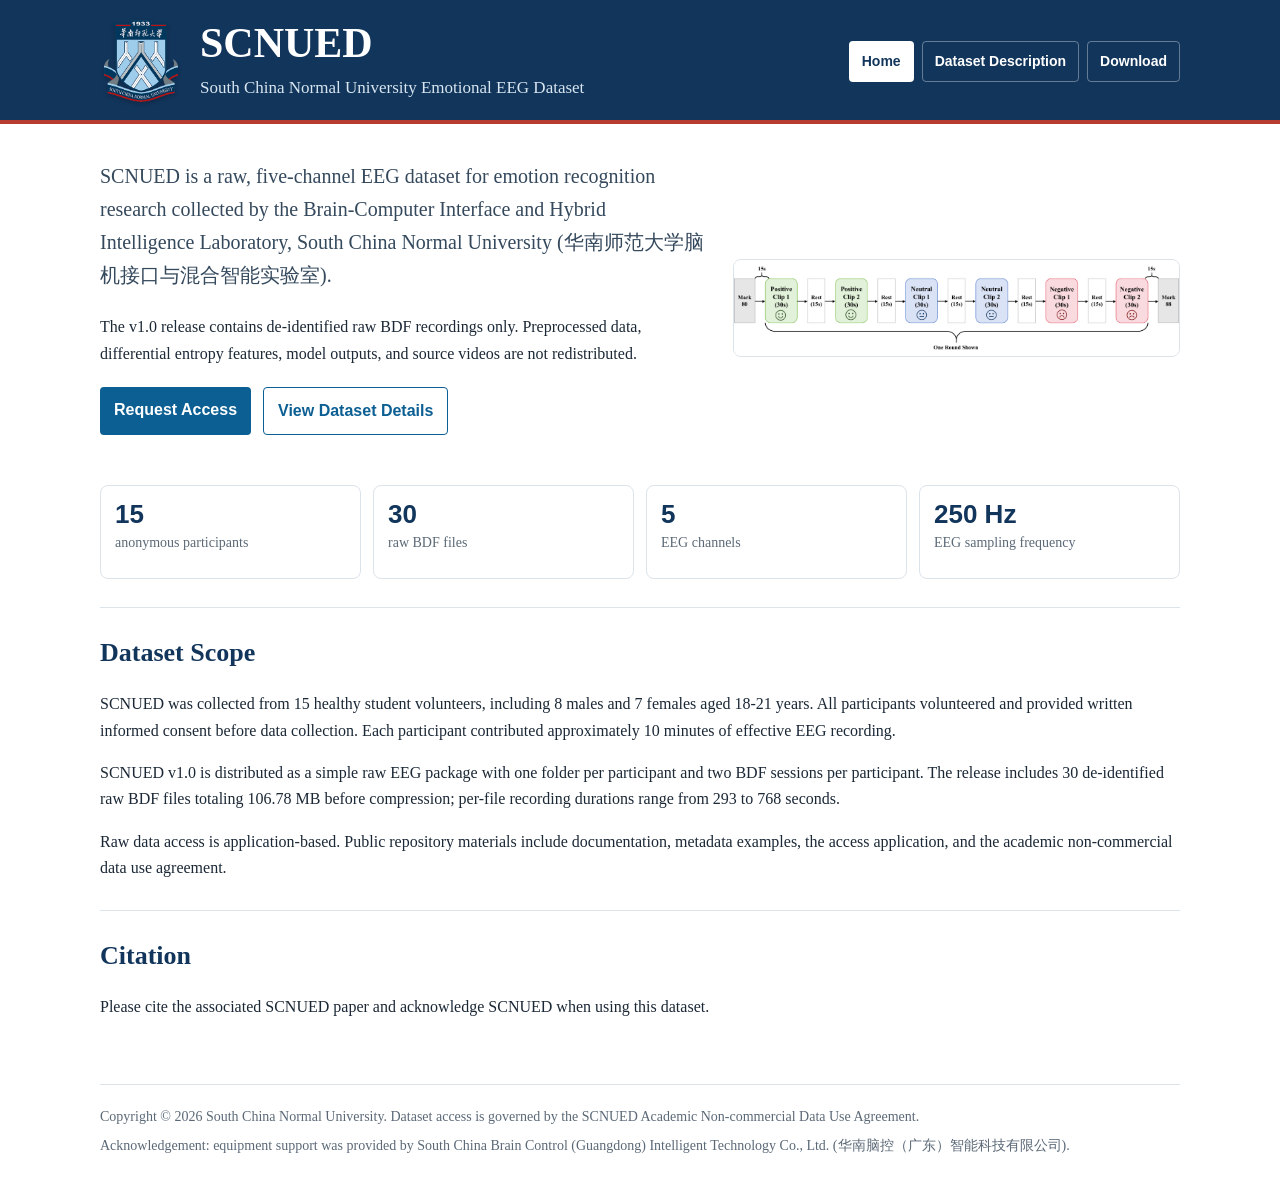
==== index.html @ 44458e70 "Add files via upload" ====
<!doctype html>
<html lang="en">
  <head>
    <meta charset="utf-8" />
    <meta name="viewport" content="width=device-width, initial-scale=1" />
    <meta name="title" content="SCNUED: Emotional EEG Dataset" />
    <meta
      name="keywords"
      content="SCNUED, EEG, emotion recognition, dataset, BDF, South China Normal University"
    />
    <meta
      name="author"
      content="Brain-Computer Interface and Hybrid Intelligence Laboratory, South China Normal University"
    />
    <meta
      name="description"
      content="SCNUED is a five-channel raw EEG emotion dataset from South China Normal University."
    />
    <link rel="stylesheet" href="css/style.css" />
    <title>SCNUED: Emotional EEG Dataset</title>
  </head>
  <body>
    <header>
      <div class="wrap topbar">
        <div class="brand">
          <img
            class="school-logo"
            src="img/scnu-logo.png"
            alt="South China Normal University logo"
          />
          <div>
            <h1>SCNUED</h1>
            <p class="subtitle">
              South China Normal University Emotional EEG Dataset
            </p>
          </div>
        </div>

        <nav aria-label="Main navigation">
          <a class="active" href="index.html">Home</a>
          <a class="" href="description.html">Dataset Description</a>
          <a class="" href="download.html">Download</a>
        </nav>
      </div>
    </header>
    <main class="wrap">
      <div class="hero">
        <div>
          <p class="lede">
            SCNUED is a raw, five-channel EEG dataset for emotion recognition
            research collected by the Brain-Computer Interface and Hybrid
            Intelligence Laboratory, South China Normal University
            (华南师范大学脑机接口与混合智能实验室).
          </p>
          <p>
            The v1.0 release contains de-identified raw BDF recordings only.
            Preprocessed data, differential entropy features, model outputs, and
            source videos are not redistributed.
          </p>
          <div class="button-row">
            <a class="button" href="download.html">Request Access</a>
            <a class="button secondary" href="description.html"
              >View Dataset Details</a
            >
          </div>
        </div>
        <img
          class="figure protocol-image"
          src="img/data_acquisition_flow.png"
          alt="SCNUED data acquisition flowchart"
        />
      </div>
      <div class="stats" aria-label="Dataset statistics">
        <div class="stat">
          <strong>15</strong><span>anonymous participants</span>
        </div>
        <div class="stat"><strong>30</strong><span>raw BDF files</span></div>
        <div class="stat"><strong>5</strong><span>EEG channels</span></div>
        <div class="stat">
          <strong>250 Hz</strong><span>EEG sampling frequency</span>
        </div>
      </div>
      <section>
        <h2>Dataset Scope</h2>
        <p>
          SCNUED was collected from 15 healthy student volunteers, including 8
          males and 7 females aged 18-21 years. All participants volunteered and
          provided written informed consent before data collection. Each
          participant contributed approximately 10 minutes of effective EEG
          recording.
        </p>
        <p>
          SCNUED v1.0 is distributed as a simple raw EEG package with one folder
          per participant and two BDF sessions per participant. The release
          includes 30 de-identified raw BDF files totaling 106.78 MB before
          compression; per-file recording durations range from 293 to 768
          seconds.
        </p>
        <p>
          Raw data access is application-based. Public repository materials
          include documentation, metadata examples, the access application, and
          the academic non-commercial data use agreement.
        </p>
      </section>
      <section>
        <h2>Citation</h2>
        <p>
          Please cite the associated SCNUED paper and acknowledge SCNUED when
          using this dataset.
        </p>
      </section>
    </main>
    <footer class="wrap">
      <p>
        Copyright © 2026 South China Normal University. Dataset access is
        governed by the SCNUED Academic Non-commercial Data Use Agreement.
      </p>
      <p>
        Acknowledgement: equipment support was provided by South China Brain
        Control (Guangdong) Intelligent Technology Co., Ltd.
        (华南脑控（广东）智能科技有限公司).
      </p>
    </footer>
  </body>
</html>
---- css/style.css ----
:root {
  color-scheme: light;
  --ink: #1b2836;
  --muted: #5b6977;
  --line: #dbe3eb;
  --brand: #0b5f93;
  --brand-dark: #12355b;
  --accent: #b63c32;
  --band: #f4f7fa;
  --panel: #ffffff;
}

* {
  box-sizing: border-box;
}

body {
  margin: 0;
  font-family: "Times New Roman", Times, serif;
  color: var(--ink);
  background: #fff;
  line-height: 1.65;
}

a {
  color: var(--brand);
}

header {
  background: var(--brand-dark);
  color: #fff;
  border-bottom: 4px solid var(--accent);
}

.wrap {
  width: min(1080px, calc(100% - 40px));
  margin: 0 auto;
}

.topbar {
  display: flex;
  align-items: center;
  justify-content: space-between;
  gap: 24px;
  padding: 20px 0 18px;
}

.brand {
  display: flex;
  align-items: center;
  gap: 18px;
  min-width: 0;
}

.school-logo {
  width: 82px;
  height: 82px;
  object-fit: contain;
  flex: 0 0 auto;
  filter: drop-shadow(0 2px 2px rgba(0,0,0,.22));
}

h1 {
  margin: 0;
  font-size: 42px;
  line-height: 1.1;
  letter-spacing: 0;
}

.subtitle {
  margin: 8px 0 0;
  color: #d8e6f1;
  font-size: 17px;
}

nav {
  display: flex;
  gap: 8px;
  flex-wrap: wrap;
  justify-content: flex-end;
  font-family: Arial, Helvetica, sans-serif;
}

nav a {
  color: #fff;
  text-decoration: none;
  border: 1px solid rgba(255,255,255,.35);
  padding: 8px 12px;
  border-radius: 4px;
  font-weight: 700;
  font-size: 14px;
}

nav a.active {
  background: #fff;
  color: var(--brand-dark);
}

main {
  padding: 36px 0 48px;
}

.hero {
  display: grid;
  grid-template-columns: minmax(0, 1.15fr) minmax(280px, .85fr);
  gap: 28px;
  align-items: center;
  margin-bottom: 30px;
}

.lede {
  font-size: 20px;
  color: #35495d;
  margin: 0 0 22px;
}

.stats {
  display: grid;
  grid-template-columns: repeat(4, minmax(0, 1fr));
  gap: 12px;
  margin: 26px 0;
}

.stat {
  border: 1px solid var(--line);
  background: var(--panel);
  border-radius: 8px;
  padding: 14px;
  min-height: 94px;
}

.stat strong {
  display: block;
  font-size: 26px;
  color: var(--brand-dark);
  line-height: 1.1;
  font-family: Arial, Helvetica, sans-serif;
}

.stat span {
  color: var(--muted);
  font-size: 14px;
}

.figure {
  width: 100%;
  border: 1px solid var(--line);
  border-radius: 8px;
  background: #fff;
}

.protocol-image {
  display: block;
  object-fit: contain;
}

section {
  border-top: 1px solid var(--line);
  padding-top: 24px;
  margin-top: 28px;
}

h2 {
  font-size: 26px;
  margin: 0 0 14px;
  color: var(--brand-dark);
  letter-spacing: 0;
}

h3 {
  font-size: 20px;
  margin: 24px 0 10px;
  color: var(--brand-dark);
}

.grid {
  display: grid;
  grid-template-columns: repeat(2, minmax(0, 1fr));
  gap: 20px;
}

.note,
.callout {
  border-left: 4px solid var(--accent);
  background: var(--band);
  padding: 14px 16px;
  margin: 18px 0;
}

table {
  width: 100%;
  border-collapse: collapse;
  margin: 16px 0;
  font-size: 15px;
}

th,
td {
  border: 1px solid var(--line);
  padding: 10px;
  text-align: left;
  vertical-align: top;
}

th {
  background: var(--band);
  color: var(--brand-dark);
}

code,
pre {
  font-family: Consolas, Monaco, "Courier New", monospace;
}

pre {
  background: #f7f9fb;
  border: 1px solid var(--line);
  padding: 14px;
  overflow-x: auto;
  border-radius: 6px;
}

.button-row {
  display: flex;
  flex-wrap: wrap;
  gap: 12px;
  margin: 20px 0;
}

.button {
  display: inline-block;
  padding: 10px 14px;
  border-radius: 4px;
  background: var(--brand);
  color: #fff;
  text-decoration: none;
  font-weight: 700;
  font-family: Arial, Helvetica, sans-serif;
}

.button.secondary {
  background: #fff;
  color: var(--brand);
  border: 1px solid var(--brand);
}

footer {
  border-top: 1px solid var(--line);
  color: var(--muted);
  padding: 20px 0 36px;
  font-size: 14px;
}

footer p {
  margin: 0 0 6px;
}

@media (max-width: 820px) {
  .topbar,
  .hero,
  .grid {
    grid-template-columns: 1fr;
    display: block;
  }

  nav {
    justify-content: flex-start;
    margin-top: 18px;
  }

  h1 {
    font-size: 34px;
  }

  .brand {
    align-items: flex-start;
  }

  .school-logo {
    width: 68px;
    height: 68px;
  }

  .stats {
    grid-template-columns: repeat(2, minmax(0, 1fr));
  }
}
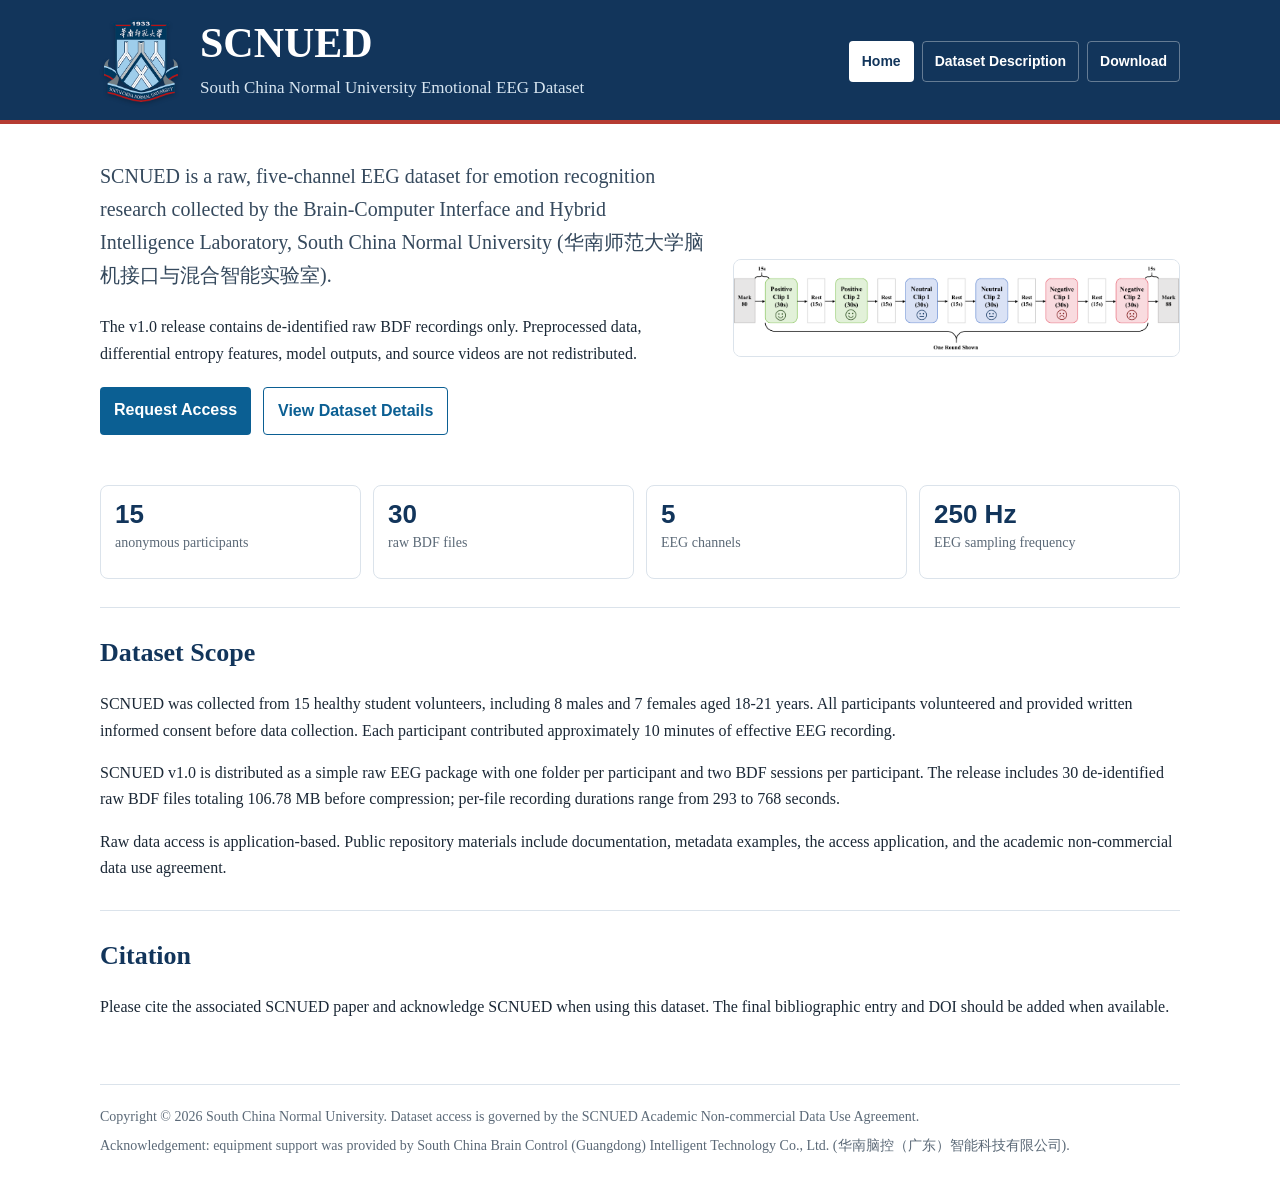
==== commit 3fdc2f90: "Add files via upload" ====
--- a/index.html
+++ b/index.html
@@ -1,125 +1,68 @@
-<!doctype html>
-<html lang="en">
-  <head>
-    <meta charset="utf-8" />
-    <meta name="viewport" content="width=device-width, initial-scale=1" />
-    <meta name="title" content="SCNUED: Emotional EEG Dataset" />
-    <meta
-      name="keywords"
-      content="SCNUED, EEG, emotion recognition, dataset, BDF, South China Normal University"
-    />
-    <meta
-      name="author"
-      content="Brain-Computer Interface and Hybrid Intelligence Laboratory, South China Normal University"
-    />
-    <meta
-      name="description"
-      content="SCNUED is a five-channel raw EEG emotion dataset from South China Normal University."
-    />
-    <link rel="stylesheet" href="css/style.css" />
-    <title>SCNUED: Emotional EEG Dataset</title>
-  </head>
-  <body>
-    <header>
-      <div class="wrap topbar">
-        <div class="brand">
-          <img
-            class="school-logo"
-            src="img/scnu-logo.png"
-            alt="South China Normal University logo"
-          />
-          <div>
-            <h1>SCNUED</h1>
-            <p class="subtitle">
-              South China Normal University Emotional EEG Dataset
-            </p>
+<!DOCTYPE html>
+        <html lang="en">
+        <head>
+          <meta charset="utf-8">
+          <meta name="viewport" content="width=device-width, initial-scale=1">
+          <meta name="title" content="SCNUED: Emotional EEG Dataset">
+          <meta name="keywords" content="SCNUED, EEG, emotion recognition, dataset, BDF, South China Normal University">
+          <meta name="author" content="Brain-Computer Interface and Hybrid Intelligence Laboratory, South China Normal University">
+          <meta name="description" content="SCNUED is a five-channel raw EEG emotion dataset from South China Normal University.">
+          <link rel="stylesheet" href="css/style.css">
+          <title>SCNUED: Emotional EEG Dataset</title>
+        </head>
+        <body>
+          <header>
+            <div class="wrap topbar">
+              <div class="brand">
+                <img class="school-logo" src="img/scnu-logo.png" alt="South China Normal University logo">
+                <div>
+                  <h1>SCNUED</h1>
+                  <p class="subtitle">South China Normal University Emotional EEG Dataset</p>
+                </div>
+              </div>
+
+      <nav aria-label="Main navigation">
+        <a class="active" href="index.html">Home</a>
+        <a class="" href="description.html">Dataset Description</a>
+        <a class="" href="download.html">Download</a>
+      </nav>
+
+            </div>
+          </header>
+          <main class="wrap">
+
+      <div class="hero">
+        <div>
+          <p class="lede">SCNUED is a raw, five-channel EEG dataset for emotion recognition research collected by the Brain-Computer Interface and Hybrid Intelligence Laboratory, South China Normal University (华南师范大学脑机接口与混合智能实验室).</p>
+          <p>The v1.0 release contains de-identified raw BDF recordings only. Preprocessed data, differential entropy features, model outputs, and source videos are not redistributed.</p>
+          <div class="button-row">
+            <a class="button" href="download.html">Request Access</a>
+            <a class="button secondary" href="description.html">View Dataset Details</a>
           </div>
         </div>
-
-        <nav aria-label="Main navigation">
-          <a class="active" href="index.html">Home</a>
-          <a class="" href="description.html">Dataset Description</a>
-          <a class="" href="download.html">Download</a>
-        </nav>
-      </div>
-    </header>
-    <main class="wrap">
-      <div class="hero">
-        <div>
-          <p class="lede">
-            SCNUED is a raw, five-channel EEG dataset for emotion recognition
-            research collected by the Brain-Computer Interface and Hybrid
-            Intelligence Laboratory, South China Normal University
-            (华南师范大学脑机接口与混合智能实验室).
-          </p>
-          <p>
-            The v1.0 release contains de-identified raw BDF recordings only.
-            Preprocessed data, differential entropy features, model outputs, and
-            source videos are not redistributed.
-          </p>
-          <div class="button-row">
-            <a class="button" href="download.html">Request Access</a>
-            <a class="button secondary" href="description.html"
-              >View Dataset Details</a
-            >
-          </div>
-        </div>
-        <img
-          class="figure protocol-image"
-          src="img/data_acquisition_flow.png"
-          alt="SCNUED data acquisition flowchart"
-        />
+        <img class="figure protocol-image" src="img/data_acquisition_flow.png" alt="SCNUED data acquisition flowchart">
       </div>
       <div class="stats" aria-label="Dataset statistics">
-        <div class="stat">
-          <strong>15</strong><span>anonymous participants</span>
-        </div>
+        <div class="stat"><strong>15</strong><span>anonymous participants</span></div>
         <div class="stat"><strong>30</strong><span>raw BDF files</span></div>
         <div class="stat"><strong>5</strong><span>EEG channels</span></div>
-        <div class="stat">
-          <strong>250 Hz</strong><span>EEG sampling frequency</span>
-        </div>
+        <div class="stat"><strong>250 Hz</strong><span>EEG sampling frequency</span></div>
       </div>
       <section>
         <h2>Dataset Scope</h2>
-        <p>
-          SCNUED was collected from 15 healthy student volunteers, including 8
-          males and 7 females aged 18-21 years. All participants volunteered and
-          provided written informed consent before data collection. Each
-          participant contributed approximately 10 minutes of effective EEG
-          recording.
-        </p>
-        <p>
-          SCNUED v1.0 is distributed as a simple raw EEG package with one folder
-          per participant and two BDF sessions per participant. The release
-          includes 30 de-identified raw BDF files totaling 106.78 MB before
-          compression; per-file recording durations range from 293 to 768
-          seconds.
-        </p>
-        <p>
-          Raw data access is application-based. Public repository materials
-          include documentation, metadata examples, the access application, and
-          the academic non-commercial data use agreement.
-        </p>
+        <p>SCNUED was collected from 15 healthy student volunteers, including 8 males and 7 females aged 18-21 years. All participants volunteered and provided written informed consent before data collection. Each participant contributed approximately 10 minutes of effective EEG recording.</p>
+        <p>SCNUED v1.0 is distributed as a simple raw EEG package with one folder per participant and two BDF sessions per participant. The release includes 30 de-identified raw BDF files totaling 106.78 MB before compression; per-file recording durations range from 293 to 768 seconds.</p>
+        <p>Raw data access is application-based. Public repository materials include documentation, metadata examples, the access application, and the academic non-commercial data use agreement.</p>
       </section>
       <section>
         <h2>Citation</h2>
-        <p>
-          Please cite the associated SCNUED paper and acknowledge SCNUED when
-          using this dataset.
-        </p>
+        <p>Please cite the associated SCNUED paper and acknowledge SCNUED when using this dataset. The final bibliographic entry and DOI should be added when available.</p>
       </section>
-    </main>
-    <footer class="wrap">
-      <p>
-        Copyright © 2026 South China Normal University. Dataset access is
-        governed by the SCNUED Academic Non-commercial Data Use Agreement.
-      </p>
-      <p>
-        Acknowledgement: equipment support was provided by South China Brain
-        Control (Guangdong) Intelligent Technology Co., Ltd.
-        (华南脑控（广东）智能科技有限公司).
-      </p>
-    </footer>
-  </body>
-</html>
+
+          </main>
+          <footer class="wrap">
+            <p>Copyright © 2026 South China Normal University. Dataset access is governed by the SCNUED Academic Non-commercial Data Use Agreement.</p>
+            <p>Acknowledgement: equipment support was provided by South China Brain Control (Guangdong) Intelligent Technology Co., Ltd. (华南脑控（广东）智能科技有限公司).</p>
+          </footer>
+        </body>
+        </html>
